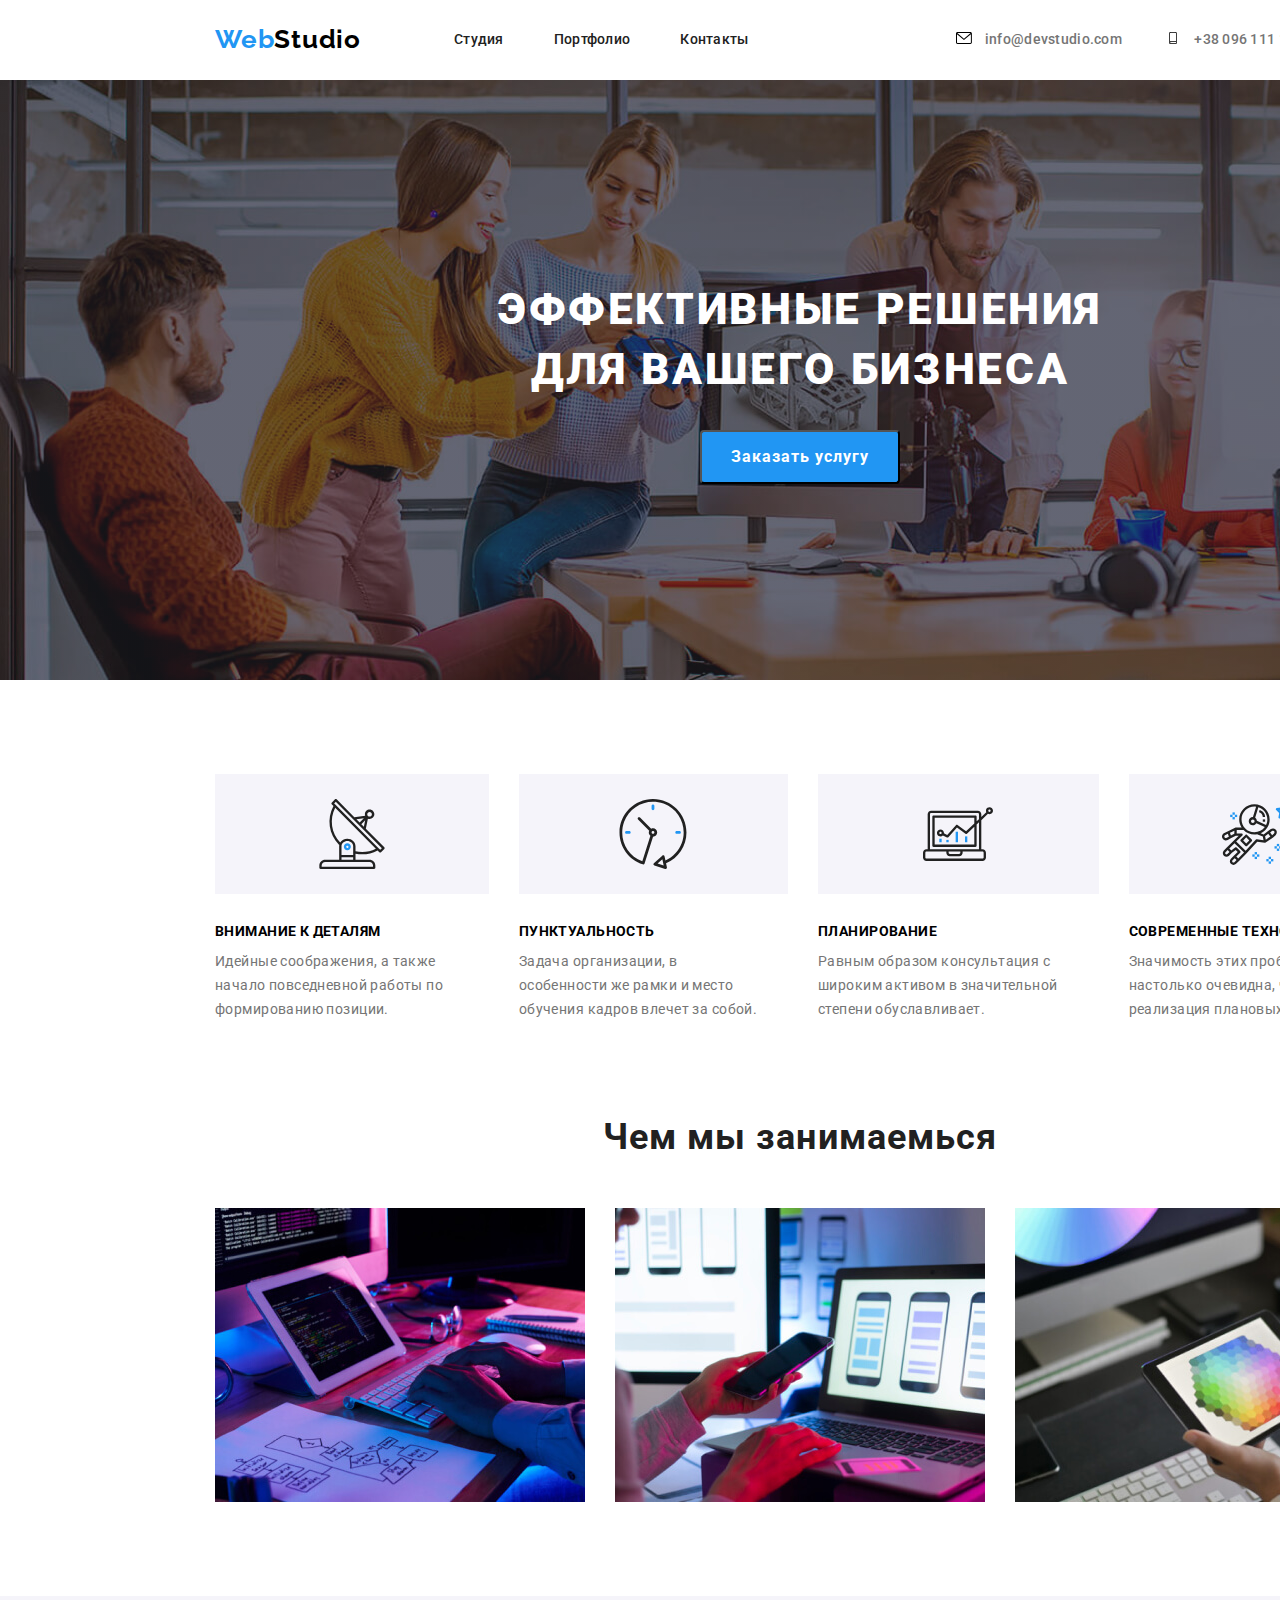
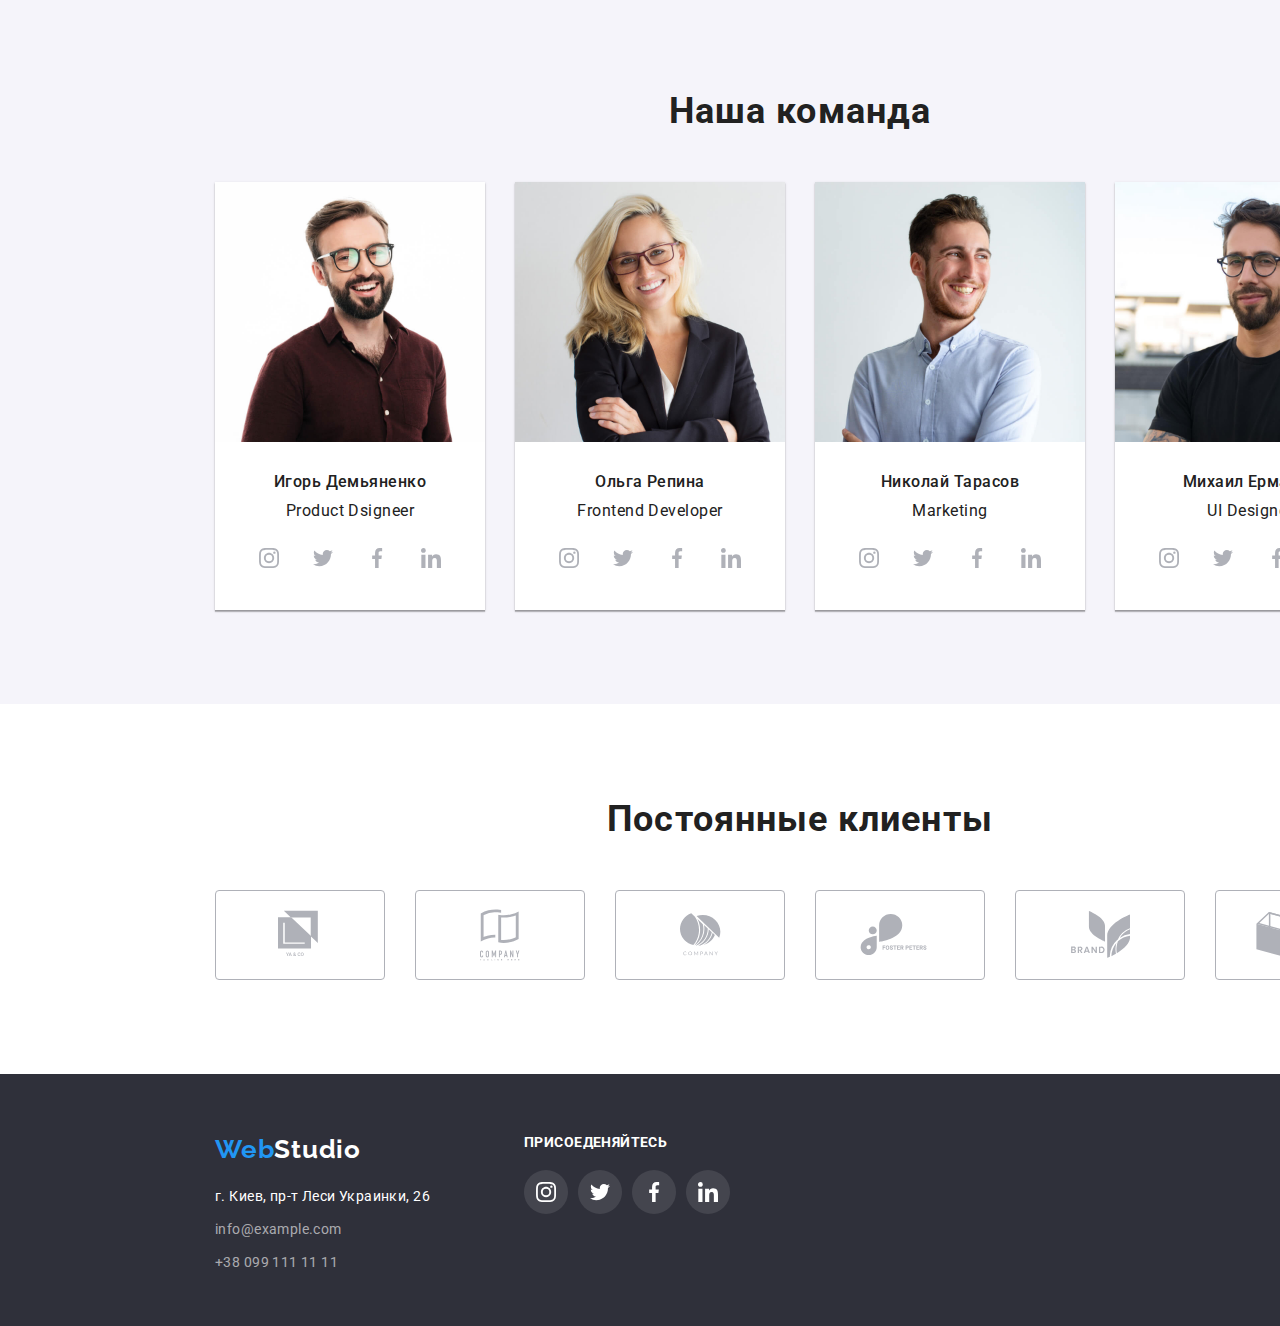
==== index.html @ 0c6b7dad "Add files via upload" ====
<!DOCTYPE html>
<html lang="ru">
  <head>
    <meta charset="UTF-8" />
    <meta name="viewport" content="width=device-width, initial-scale=1.0" />
    <title>Веб студия</title>
    <link
      rel="stylesheet"
      href="https://cdnjs.cloudflare.com/ajax/libs/modern-normalize/1.0.0/modern-normalize.css"
    />
    <link
      href="https://fonts.googleapis.com/css2?family=Raleway:wght@700&family=Roboto:wght@400;500;700&display=swap"
      rel="stylesheet"
    />
    <link rel="stylesheet" href="./css/styles.css" />
  </head>
  <body>
    <!-- header -->
    <header class="header">
      <div class="container">
        <nav class="navigation">
          <a
            class="logo-navigation-list-link link"
            href="./index.html"
            aria-label="логотип веб студия"
            >Web<span class="logo-color">Studio</span></a
          >
          <ul class="navigation-list list">
            <li class="navigation-list-item">
              <a class="navigation-list-link link" href="./index.html"
                >Студия</a
              >
            </li>
            <li class="navigation-list-item">
              <a class="navigation-list-link link" href="./portfolio.html"
                >Портфолио</a
              >
            </li>
            <li class="navigation-list-item">
              <a class="navigation-list-link link" href="">Контакты</a>
            </li>
          </ul>
        </nav>
        <address class="adress">
          <ul class="list">
            <li class="header-link-item">
              <a class="header-link link" href="mailto:info@devstudio.com"
                ><svg class="header-link-svg">
                  <use href="./images/sprite.svg#icon-envelope"></use>
                </svg>
                info@devstudio.com
              </a>
            </li>
            <li class="header-tel-link-item">
              <a class="header-tel-link link" href="tel:+380961111111"
                ><svg class="header-tel-link-svg">
                  <use href="./images/sprite.svg#icon-smartphone"></use>
                </svg>
                +38 096 111 11 11
              </a>
            </li>
          </ul>
        </address>
      </div>
    </header>
    <main>
      <!--Hero-->
      <section class="hero">
        <div class="container">
          <h1 class="hero-title">
            Эффективные решения <br />
            для вашего бизнеса
          </h1>
          <button class="modal-btn" type="button">Заказать услугу</button>
        </div>
      </section>
      <!-- qualitys -->
      <section class="qualitys">
        <!-- <h2 hidden>qualitys</h2> -->
        <div class="container">
          <ul class="qualitys-list list">
            <li class="qualitys-list-item icon-antenna">
              <h3 class="subtitly-qualitys">Внимание к деталям</h3>
              <p class="description">
                Идейные соображения, а также начало повседневной работы по
                формированию позиции.
              </p>
            </li>
            <li class="qualitys-list-item icon-clock">
              <h3 class="subtitly-qualitys">Пунктуальность</h3>
              <p class="description">
                Задача организации, в особенности же рамки и место обучения
                кадров влечет за собой.
              </p>
            </li>
            <li class="qualitys-list-item icon-diagram">
              <h3 class="subtitly-qualitys">Планирование</h3>
              <p class="description">
                Равным образом консультация с широким активом в значительной
                степени обуславливает.
              </p>
            </li>
            <li class="qualitys-list-item icon-astronaut">
              <h3 class="subtitly-qualitys">Современные технологии</h3>
              <p class="description">
                Значимость этих проблем настолько очевидна, что реализация
                плановых заданий..
              </p>
            </li>
          </ul>
        </div>
      </section>
      <!--Чем мы занимаемься-->
      <section class="about">
        <h2 class="second-title">Чем мы занимаемься</h2>
        <div class="container">
          <ul class="about-list list">
            <li class="about-list-item">
              <img
                src="./images/Чем-мы-занимаемся/img1.jpg"
                alt="руки на клавиатуре"
                width="370"
                height="294"
              />
            </li>
            <li class="about-list-item">
              <img
                src="./images/Чем-мы-занимаемся/img2.jpg"
                alt="телефон в руке"
                width="370"
                height="294"
              />
            </li>
            <li class="about-list-item">
              <img
                src="./images/Чем-мы-занимаемся/img3.jpg"
                alt="планшет в руке"
                width="370"
                height="294"
              />
            </li>
          </ul>
        </div>
      </section>
      <!--our command-->
      <section class="command">
        <h2 class="title-our-command">Наша команда</h2>
        <div class="container">
          <ul class="names-list list">
            <li class="names-list-item">
              <img
                src="./images/Наша-команда/igor.jpg"
                alt="игорь"
                width="270"
                height="260"
              />
              <h3 class="name">Игорь Демьяненко</h3>
              <p lang="en" class="position">Product Dsigneer</p>
              <ul class="social-list list">
                <li class="social-list-item">
                  <a class="social-list-link" href="">
                    <svg class="social-list-svg">
                      <use href="./images/sprite.svg#icon-instagram"></use>
                    </svg>
                  </a>
                </li>
                <li class="social-list-item">
                  <a class="social-list-link" href="">
                    <svg class="social-list-svg">
                      <use href="./images/sprite.svg#icon-twitter"></use>
                    </svg>
                  </a>
                </li>
                <li class="social-list-item">
                  <a class="social-list-link" href="">
                    <svg class="social-list-svg">
                      <use href="./images/sprite.svg#icon-facebook"></use>
                    </svg>
                  </a>
                </li>
                <li class="social-list-item">
                  <a class="social-list-link" href="">
                    <svg class="social-list-svg">
                      <use href="./images/sprite.svg#icon-linkedin"></use>
                    </svg>
                  </a>
                </li>
              </ul>
            </li>
            <li class="names-list-item">
              <img
                src="./images/Наша-команда/olga.jpg"
                alt="ольга"
                width="270"
                height="260"
              />
              <h3 class="name">Ольга Репина</h3>
              <p lang="en" class="position">Frontend Developer</p>
              <ul class="social-list list">
                <li class="social-list-item">
                  <a class="social-list-link" href="">
                    <svg class="social-list-svg">
                      <use href="./images/sprite.svg#icon-instagram"></use>
                    </svg>
                  </a>
                </li>
                <li class="social-list-item">
                  <a class="social-list-link" href="">
                    <svg class="social-list-svg">
                      <use href="./images/sprite.svg#icon-twitter"></use>
                    </svg>
                  </a>
                </li>
                <li class="social-list-item">
                  <a class="social-list-link" href="">
                    <svg class="social-list-svg">
                      <use href="./images/sprite.svg#icon-facebook"></use>
                    </svg>
                  </a>
                </li>
                <li class="social-list-item">
                  <a class="social-list-link" href="">
                    <svg class="social-list-svg">
                      <use href="./images/sprite.svg#icon-linkedin"></use>
                    </svg>
                  </a>
                </li>
              </ul>
            </li>
            <li class="names-list-item">
              <img
                src="./images/Наша-команда/nicolay.jpg"
                alt="николай"
                width="270"
                height="260"
              />
              <h3 class="name">Николай Тарасов</h3>
              <p lang="en" class="position">Marketing</p>
              <ul class="social-list list">
                <li class="social-list-item">
                  <a class="social-list-link" href="">
                    <svg class="social-list-svg">
                      <use href="./images/sprite.svg#icon-instagram"></use>
                    </svg>
                  </a>
                </li>
                <li class="social-list-item">
                  <a class="social-list-link" href="">
                    <svg class="social-list-svg">
                      <use href="./images/sprite.svg#icon-twitter"></use>
                    </svg>
                  </a>
                </li>
                <li class="social-list-item">
                  <a class="social-list-link" href="">
                    <svg class="social-list-svg">
                      <use href="./images/sprite.svg#icon-facebook"></use>
                    </svg>
                  </a>
                </li>
                <li class="social-list-item">
                  <a class="social-list-link" href="">
                    <svg class="social-list-svg">
                      <use href="./images/sprite.svg#icon-linkedin"></use>
                    </svg>
                  </a>
                </li>
              </ul>
            </li>
            <li class="names-list-item">
              <img
                src="./images/Наша-команда/mihail.jpg"
                alt="михаил"
                width="270"
                height="260"
              />
              <h3 class="name">Михаил Ермаков</h3>
              <p lang="en" class="position">UI Designer</p>
              <ul class="social-list list">
                <li class="social-list-item">
                  <a class="social-list-link" href="">
                    <svg class="social-list-svg">
                      <use href="./images/sprite.svg#icon-instagram"></use>
                    </svg>
                  </a>
                </li>
                <li class="social-list-item">
                  <a class="social-list-link" href="">
                    <svg class="social-list-svg">
                      <use href="./images/sprite.svg#icon-twitter"></use>
                    </svg>
                  </a>
                </li>
                <li class="social-list-item">
                  <a class="social-list-link" href="">
                    <svg class="social-list-svg">
                      <use href="./images/sprite.svg#icon-facebook"></use>
                    </svg>
                  </a>
                </li>
                <li class="social-list-item">
                  <a class="social-list-link" href="">
                    <svg class="social-list-svg">
                      <use href="./images/sprite.svg#icon-linkedin"></use>
                    </svg>
                  </a>
                </li>
              </ul>
            </li>
          </ul>
        </div>
      </section>
      <!-- =============clients================= -->
      <section class="clients">
        <h2 class="title-clients">Постоянные клиенты</h2>
        <div class="container">
          <ul class="clients-list list">
            <li class="clients-item">
              <a class="clients-link" href="">
                <svg width="44" height="50" class="clients-item-svg">
                  <use href="./images/sprite.svg#icon-logo1"></use>
                </svg>
              </a>
            </li>
            <li class="clients-item">
              <a class="clients-link" href=""
                ><svg
                  width="40"
                  height="52"
                  class="clients-item-svg icon-logo2"
                >
                  <use href="./images/sprite.svg#icon-logo2"></use>
                </svg>
              </a>
            </li>
            <li class="clients-item">
              <a class="clients-link" href=""
                ><svg width="41" height="43" class="clients-item-svg">
                  <use href="./images/sprite.svg#icon-logo3"></use>
                </svg>
              </a>
            </li>
            <li class="clients-item">
              <a class="clients-link" href=""
                ><svg width="80" height="42" class="clients-item-svg">
                  <use href="./images/sprite.svg#icon-logo4"></use>
                </svg>
              </a>
            </li>
            <li class="clients-item">
              <a class="clients-link" href=""
                ><svg width="59" height="47" class="clients-item-svg">
                  <use href="./images/sprite.svg#icon-logo5"></use>
                </svg>
              </a>
            </li>
            <li class="clients-item">
              <a class="clients-link" href=""
                ><svg width="88" height="45" class="clients-item-svg">
                  <use href="./images/sprite.svg#icon-logo6"></use>
                </svg>
              </a>
            </li>
          </ul>
        </div>
      </section>
    </main>
    <!-- footer -->
    <footer class="footer">
      <div class="container">
        <div>
          <address class="adress">
            <a
              class="logo-navigation-list-link link"
              href="./index.html"
              aria-label="логотип веб студия"
              >Web<span class="footer-logo-color">Studio</span>
            </a>
            <ul class="footer-list list">
              <li class="footer-navigation-item">
                <a
                  class="footer-navigation-list-item link"
                  href="https://goo.gl/maps/fQtyzHrdmxsXW1k68"
                  target="_blank"
                  >г. Киев, пр-т Леси Украинки, 26</a
                >
              </li>
              <li class="footer-navigation-item">
                <a
                  class="footer-navigation-list-link link"
                  href="mailto:info@example.com"
                  >info@example.com</a
                >
              </li>
              <li class="footer-navigation-item">
                <a class="footer-tel-link link" href="tel:+380991111111"
                  >+38 099 111 11 11</a
                >
              </li>
            </ul>
          </address>
        </div>

        <div class="social-link">
          <p class="social-link-footer-title">ПРИСОЕДЕНЯЙТЕСЬ</p>
          <ul class="social-link-footer-list list">
            <li class="footer-social-link-item">
              <a class="footer-social-link" href=""
                ><svg class="footer-social-list-svg">
                  <use href="./images/sprite.svg#icon-instagram"></use>
                </svg>
              </a>
            </li>
            <li class="footer-social-link-item">
              <a class="footer-social-link" href="">
                <svg class="footer-social-list-svg">
                  <use href="./images/sprite.svg#icon-twitter"></use>
                </svg>
              </a>
            </li>
            <li class="footer-social-link-item">
              <a class="footer-social-link" href=""
                ><svg class="footer-social-list-svg">
                  <use href="./images/sprite.svg#icon-facebook"></use>
                </svg>
              </a>
            </li>
            <li class="footer-social-link-item">
              <a class="footer-social-link" href=""
                ><svg class="footer-social-list-svg">
                  <use href="./images/sprite.svg#icon-linkedin"></use>
                </svg>
              </a>
            </li>
          </ul>
        </div>
      </div>
    </footer>
  </body>
</html>
---- css/styles.css ----
:root {
  --main-font: "Roboto", sans-serif;
  --secondary-font: "Raleway", sans-serif;
  --title-light-theme-colour: #212121;
  --title-dark-theme-colour: #ffffff;
  --description-theme-colour: #757575;
  --accent-color: #2196f3;
}
*,
*::before,
*::after {
  margin: 0;
  padding: 0;
}
body {
  font-family: var(--main-font);
  font-style: normal;
  width: 1600px;
  margin: auto;
}

.list {
  list-style: none;
}
.link {
  text-decoration: none;
}
.adress {
  font-style: normal;
}
img {
  display: block;
}

.container {
  width: 1200;
  padding: 0 15px;
  margin: 0 auto;
}
.navigation-list-link {
  font-weight: 500;
  font-size: 14px;
  line-height: 1.14;
  letter-spacing: 0.02em;
  color: var(--title-light-theme-colour);
}

.modal-btn {
  background: var(--accent-color);
  font-family: var(--main-font);
  font-style: normal;
  font-weight: bold;
  font-size: 16px;
  line-height: 1.88;
  letter-spacing: 0.06em;
  color: #ffffff;
  padding: 10px;
  width: 200px;
  min-height: 50px;
  border-radius: 4px;
}
.navigation-list-link:hover,
.navigation-list-link:focus,
.header-link:hover,
.header-link:focus {
  color: var(--accent-color);
}

.header-link-svg {
  display: inline-block;
  width: 16px;
  height: 12px;
  margin: auto;
  margin-right: 10px;
  color: var(--description-theme-colour);
}
.header-tel-link-svg {
  display: inline-block;
  width: 16px;
  height: 12px;
  margin-right: 10px;
  margin-bottom: 0;
}

.header-link:hover .header-link-svg,
.header-tel-link:hover .header-tel-link-svg {
  fill: var(--accent-color);
}
.subtitly-qualitys {
  font-weight: 700;
  font-size: 14px;
  line-height: 1.14;
  letter-spacing: 0.03em;
  text-transform: uppercase;
  margin-bottom: 10px;
}
.description {
  font-weight: 400;
  font-size: 14px;
  line-height: 1.71;
  letter-spacing: 0.03em;
  color: var(--description-theme-colour);
  padding-right: 20px;
}
.logo-navigation-list-link {
  font-family: var(--secondary-font);
  font-style: normal;
  font-weight: 700;
  font-size: 26px;
  line-height: 1.19;
  letter-spacing: 0.03em;
  color: var(--accent-color);
  margin-right: 93px;
}
.second-title {
  font-family: var(--main-font);
  font-weight: bold;
  font-size: 36px;
  line-height: 42px;
  letter-spacing: 0.03em;
  color: var(--title-light-theme-colour);
  text-align: center;
  padding-bottom: 50px;
}
.position {
  font-family: var(--main-font);
  font-style: normal;
  font-weight: 400;
  font-size: 16px;
  line-height: 1.19;
  letter-spacing: 0.03em;
  color: var(--title-light-theme-colour);
  text-align: center;
  margin-bottom: 16px;
}
.name {
  font-family: var(--main-font);
  font-weight: 500;
  font-size: 16px;
  line-height: 1.19;
  letter-spacing: 0.03em;
  color: var(--title-light-theme-colour);
  margin-top: 30px;
  margin-bottom: 10px;
  text-align: center;
}
.footer-navigation-list-item {
  font-family: var(--main-font);
  font-weight: 400;
  font-size: 14px;
  line-height: 1.71;
  letter-spacing: 0.03em;
  color: #ffffff;
}
.footer-navigation-list-link,
.footer-tel-link {
  font-family: var(--main-font);
  font-weight: 400;
  font-size: 14px;
  line-height: 1.71;
  letter-spacing: 0.03em;
  color: rgba(255, 255, 255, 0.6);
}
.logo-color {
  color: #000000;
}
/* ==================header======================= */

.header {
  padding: 24px 0 25px 0;
}
.header .container {
  display: flex;
  align-items: center;
  width: 1200px;
  padding: 0 15px;
}
.header-link {
  font-weight: 500;
  font-size: 14px;
  line-height: 1.14;
  letter-spacing: 0.02em;
}
.navigation {
  display: flex;
  align-items: center;
}
.navigation-list {
  display: flex;
}
.adress .list {
  display: flex;
}
.navigation-list-item:not(:last-child) {
  margin-right: 50px;
}
.header .adress {
  margin-left: auto;
}
.header-link {
  margin-right: 43px;
  color: var(--description-theme-colour);
}
.header-tel-link:hover {
  color: var(--accent-color);
}
.header-tel-link {
  font-weight: 500;
  font-size: 14px;
  line-height: 1.14;
  letter-spacing: 0.02em;
  color: var(--description-theme-colour);
}

/* ================HERO==================== */

.hero {
  background-color: #2f303a;
  height: 600px;
  background-image: linear-gradient(
      rgba(47, 48, 58, 0.4),
      rgba(47, 48, 58, 0.4)
    ),
    url("../images/hero/bg.jpg");
}
.hero .container {
  text-align: center;
}
.hero-title {
  font-family: var(--main-font);
  font-weight: 900;
  font-size: 44px;
  line-height: 1.36;
  letter-spacing: 0.06em;
  text-transform: uppercase;
  color: #ffffff;
  padding-top: 200px;
  padding-bottom: 30px;
}
/* =================qualitys============= */
.qualitys .container {
  display: flex;
  width: 1200px;
  padding-bottom: 94px;
  padding-top: 94px;
}
.qualitys-list {
  display: flex;
}
.qualitys-list-item:not(:last-child) {
  margin-right: 30px;
}
.qualitys-list-item::before {
  content: "";
  display: block;
  height: 120px;
  background-size: 70px 70px;
  background-repeat: no-repeat;
  background-position: center;
  background-color: #f5f4fa;
  margin-bottom: 30px;
}
.icon-antenna::before {
  background-image: url(../images/qualitys/antenna.svg);
}
.icon-clock::before {
  background-image: url(../images/qualitys/clock.svg);
}
.icon-diagram::before {
  background-image: url(../images/qualitys/diagram.svg);
}
.icon-astronaut::before {
  background-image: url(../images/qualitys/astronaut.svg);
}
/* ==============Чем мы занимаемься========== */
.container .about-list {
  display: flex;
  width: 1200px;
  padding: 0 15px;
  margin: 0 auto;
}
.about-list-item:not(:last-child) {
  margin-right: 30px;
}
.about {
  margin-bottom: 94px;
}

/* ================our command=============== */
.command {
  background-color: #f5f4fa;
  height: 708px;
}

.command .container {
  width: 1200px;
  padding: 0 15px;
  margin: 0 auto;
}
.names-list {
  display: flex;
  margin-bottom: 94px;
}
.names-list-item:not(:last-child) {
  margin-right: 30px;
}
.title-our-command {
  font-family: var(--main-font);
  font-weight: bold;
  font-size: 36px;
  line-height: 42px;
  letter-spacing: 0.03em;
  color: var(--title-light-theme-colour);
  text-align: center;
  padding-top: 94px;
  padding-bottom: 50px;
}
.names-list-item {
  background-color: #fff;
  box-shadow: 0px 1px 3px rgba(0, 0, 0, 0.12), 0px 1px 1px rgba(0, 0, 0, 0.14),
    0px 2px 1px rgba(0, 0, 0, 0.2);
}

.social-list {
  display: flex;
  justify-content: space-between;
  margin-bottom: 30px;
  margin-left: 32px;
  margin-right: 32px;
}
.social-list-link {
  display: flex;
  align-items: center;
  justify-content: center;
  width: 44px;
  height: 44px;
  border-radius: 50%;
}
.social-list-svg {
  width: 20px;
  height: 20px;
  fill: #afb1b8;
}
.social-list-link:hover {
  background-color: var(--accent-color);
}
.social-list-link:hover .social-list-svg {
  fill: var(--title-dark-theme-colour);
}

/* ====================footer================== */

.footer .container {
  display: flex;
  width: 1200px;
  height: 252px;
  padding: 60px 15px;
}
.footer-logo-color {
  color: #ffffff;
}
.footer {
  background-color: #2f303a;
}
.footer-list {
  display: block;
  flex-direction: column;
  margin-bottom: 60px;
}
.footer-navigation-item {
  margin-bottom: 9px;
}
.adress .logo-navigation-list-link {
  display: block;
  margin-bottom: 20px;
}
/* ===================Projects================== */
.projects .container {
  width: 1200px;
  margin-top: 94px;
  margin-bottom: 94px;
}
.navigation-btn {
  display: flex;
  justify-content: center;
}
.navigation-btn-item:not(:last-child) {
  margin-right: 8px;
}
.potfolio-btn {
  font-family: var(--main-font);
  font-weight: 500;
  font-size: 16px;
  line-height: 1.63;
  letter-spacing: 0.03em;
  color: var(--title-light-theme-colour);
  padding: 8px 20px;
}
.potfolio-btn:hover,
.potfolio-btn:focus {
  background-color: var(--accent-color);
  color: #ffffff;
}
.portfolio-title {
  font-family: var(--main-font);
  font-weight: 700;
  font-size: 18px;
  line-height: 2;
  letter-spacing: 0.06em;
  color: var(--title-light-theme-colour);
  margin: 20px 24px 4px 24px;
}
.potfolio-subtitle {
  font-family: var(--main-font);
  font-weight: 400;
  font-size: 16px;
  line-height: 1.86;
  letter-spacing: 0.03em;
  color: var(--description-theme-colour);
  margin: 0px 24px 20px 24px;
}

.projects-item {
  display: flex;
  flex-wrap: wrap;
}
.projects-item .item {
  margin-right: 26px;
  margin-bottom: 30px;
}
.projects-item .item:nth-child(3n) {
  margin-right: 0;
}
.projects-item .item:nth-last-child(-n + 3) {
  margin-bottom: 0;
}
.projects-item .item:nth-child(-n + 3) {
  margin-top: 34px;
}
.item {
  border: 1px solid #eeeeee;
}

.item:hover {
  box-shadow: 0px 1px 1px rgba(0, 0, 0, 0.12), 0px 4px 4px rgba(0, 0, 0, 0.06),
    1px 4px 6px rgba(0, 0, 0, 0.16);
}

/* <!-- =============clients================= --> */

.title-clients {
  font-family: var(--main-font);
  font-weight: bold;
  font-size: 36px;
  line-height: 42px;
  letter-spacing: 0.03em;
  color: var(--title-light-theme-colour);
  text-align: center;
  margin-top: 94px;
  /* padding-top: 94px; */
  padding-bottom: 50px;
}
.clients .container {
  margin-bottom: 94px;
  width: 1200px;
}
.clients-list {
  display: flex;
}
.clients-item:not(:last-child) {
  margin-right: 30px;
}

.clients-link:hover {
  fill: var(--accent-color);
  border-color: var(--accent-color);
}

.clients-link {
  display: flex;
  justify-content: center;
  align-items: center;
  width: 170px;
  height: 90px;
  border: 1px solid #afb1b8;
  border-radius: 4px;
  fill: #afb1b8;
}
/* <!-- =============clients end================= --> */
.footer .container {
  display: flex;
}

.adress {
  margin-right: 70px;
}
.social-link-footer-title {
  font-family: var(--main-font);
  font-style: normal;
  font-weight: 700;
  font-size: 14px;
  line-height: 16px;
  letter-spacing: 0.03em;
  color: #ffffff;
}
.social-link-footer-list {
  display: flex;
}
.footer-social-link-item {
  display: flex;
  justify-content: center;
  align-items: center;
  width: 44px;
  height: 44px;
  background-color: #fff;
  border-radius: 50%;
  margin-top: 20px;
  background: rgba(255, 255, 255, 0.1);
}
.footer-social-link-item:not(:last-child) {
  margin-right: 10px;
}
.footer-social-list-svg {
  width: 20px;
  height: 20px;
  fill: var(--title-dark-theme-colour);
}
.footer-social-link {
  display: flex;
}
.footer-social-link-item:hover {
  background-color: var(--accent-color);
}
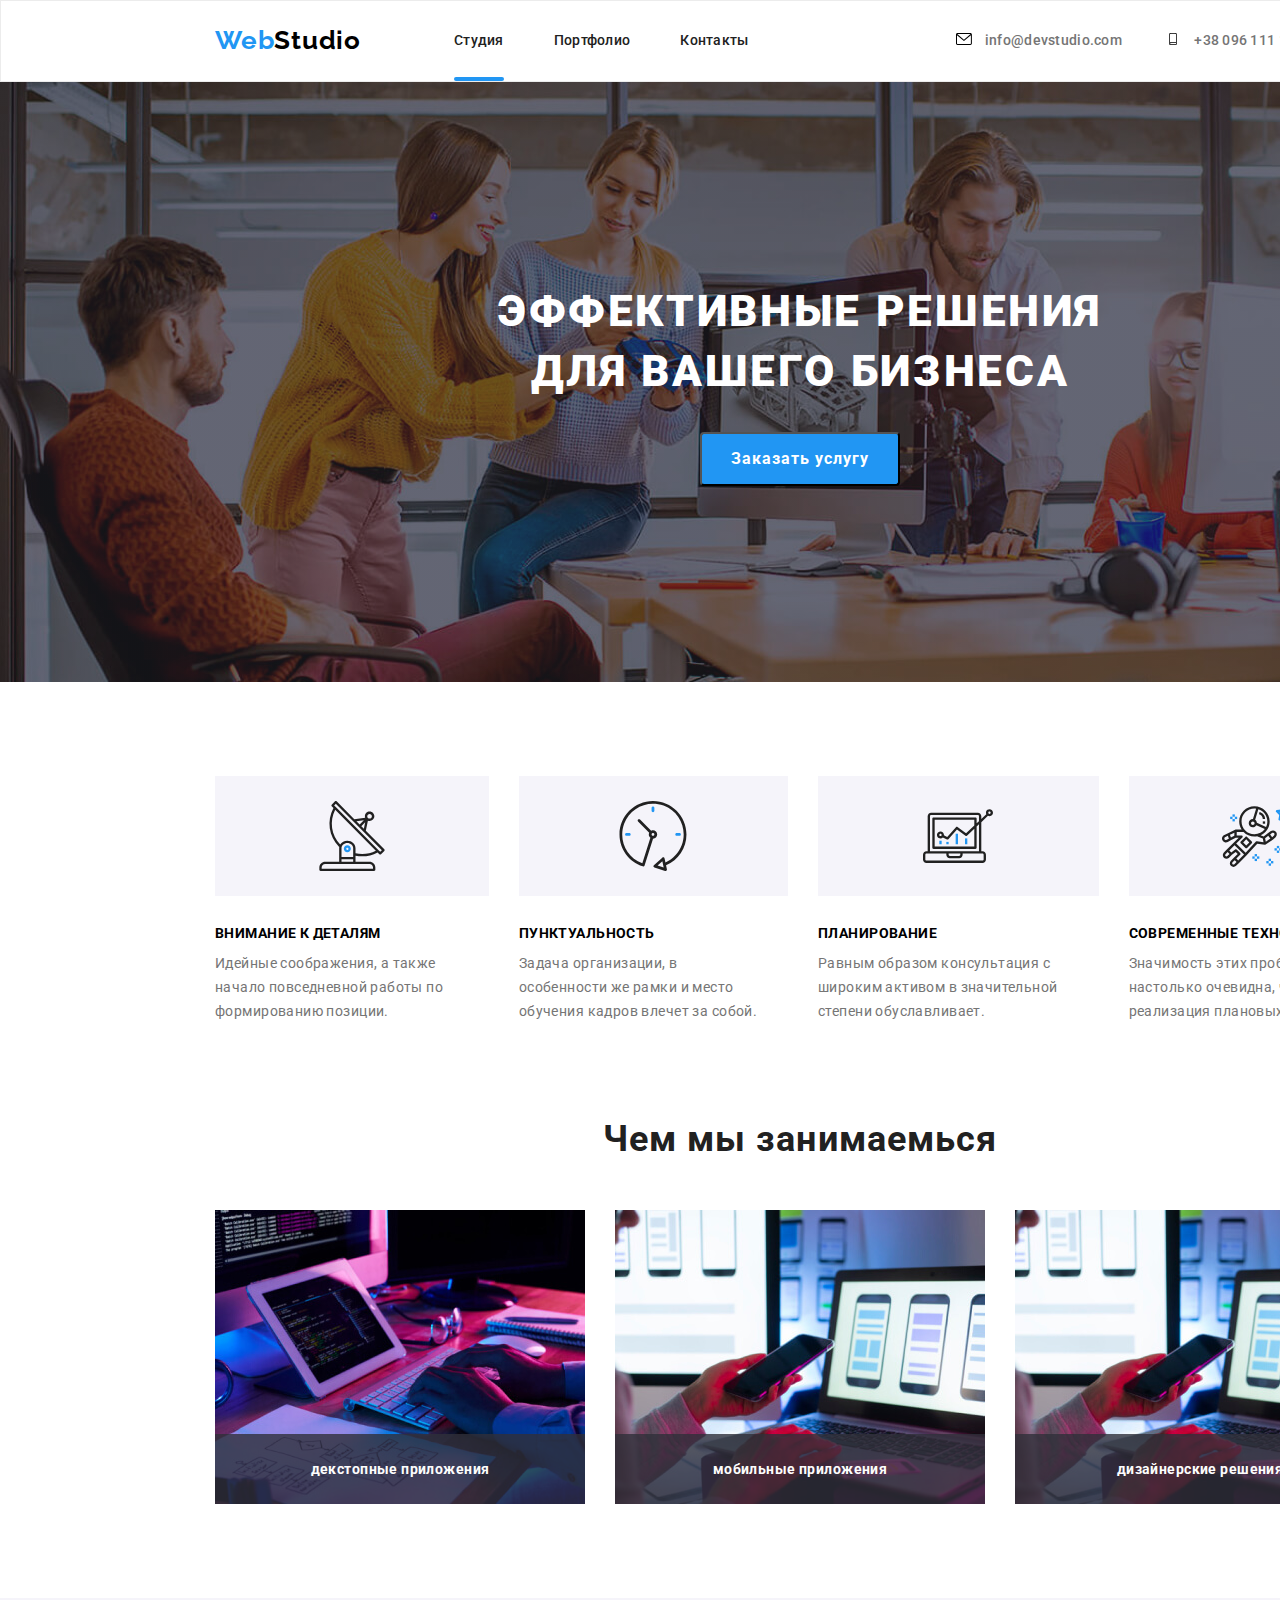
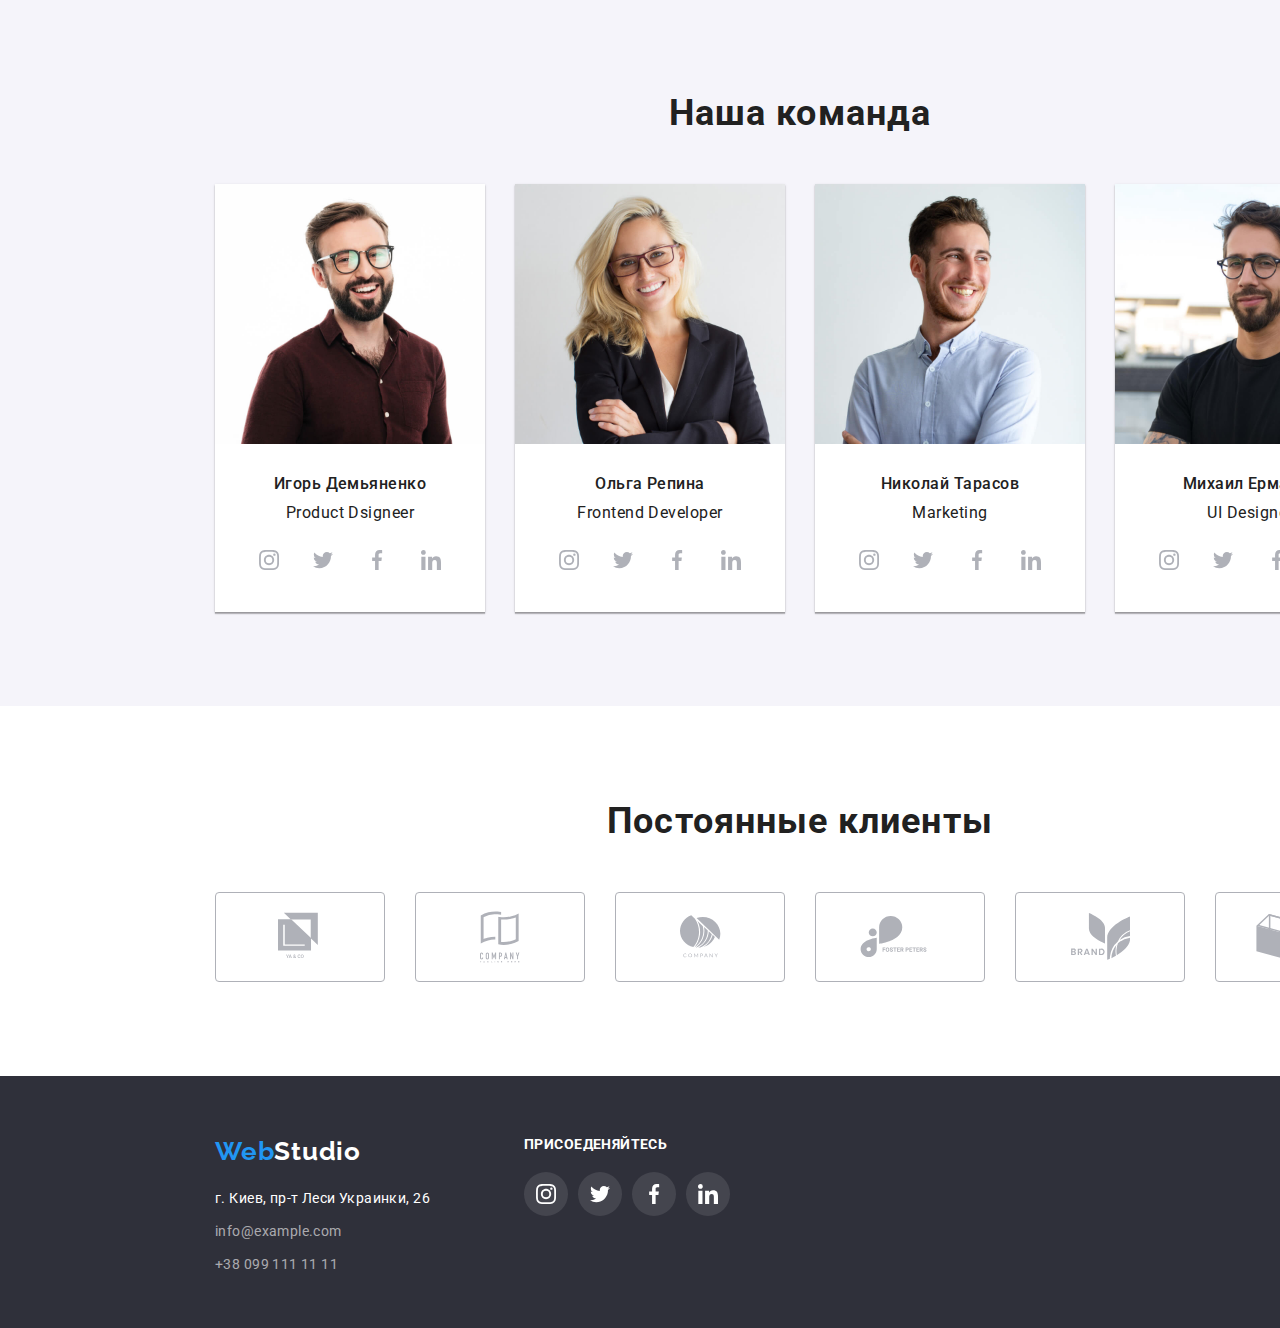
==== commit 3e9bc45c: "подчёркивание текущей ссылки и текст спозиционирован поверх изображения" ====
--- a/index.html
+++ b/index.html
@@ -27,9 +27,12 @@
           >
           <ul class="navigation-list list">
             <li class="navigation-list-item">
-              <a class="navigation-list-link link" href="./index.html"
-                >Студия</a
-              >
+              <div class="item-underline">
+                <a class="navigation-list-link link" href="./index.html"
+                  >Студия</a
+                >
+                <div class="underline"></div>
+              </div>
             </li>
             <li class="navigation-list-item">
               <a class="navigation-list-link link" href="./portfolio.html"
@@ -116,28 +119,37 @@
         <div class="container">
           <ul class="about-list list">
             <li class="about-list-item">
-              <img
-                src="./images/Чем-мы-занимаемся/img1.jpg"
-                alt="руки на клавиатуре"
-                width="370"
-                height="294"
-              />
+              <div class="container-img">
+                <img
+                  src="./images/Чем-мы-занимаемся/img1.jpg"
+                  alt="руки на клавиатуре"
+                  width="370"
+                  height="294"
+                />
+                <p class="about-subtitle">декстопные приложения</p>
+              </div>
             </li>
             <li class="about-list-item">
-              <img
-                src="./images/Чем-мы-занимаемся/img2.jpg"
-                alt="телефон в руке"
-                width="370"
-                height="294"
-              />
+              <div class="container-img">
+                <img
+                  src="./images/Чем-мы-занимаемся/img2.jpg"
+                  alt="телефон в руке"
+                  width="370"
+                  height="294"
+                />
+                <p class="about-subtitle">мобильные приложения</p>
+              </div>
             </li>
             <li class="about-list-item">
-              <img
-                src="./images/Чем-мы-занимаемся/img3.jpg"
-                alt="планшет в руке"
-                width="370"
-                height="294"
-              />
+              <div class="container-img">
+                <img
+                  src="./images/Чем-мы-занимаемся/img2.jpg"
+                  alt="телефон в руке"
+                  width="370"
+                  height="294"
+                />
+                <p class="about-subtitle">дизайнерские решения</p>
+              </div>
             </li>
           </ul>
         </div>
--- a/css/styles.css
+++ b/css/styles.css
@@ -45,6 +45,21 @@
   color: var(--title-light-theme-colour);
 }
 
+.item-underline {
+  display: block;
+  content: "";
+  position: relative;
+}
+.underline:after {
+  display: block;
+  position: absolute;
+  content: "";
+  width: 100%;
+  height: 4px;
+  background-color: #2196f3;
+  border-radius: 2px;
+  margin-top: 27px;
+}
 .modal-btn {
   background: var(--accent-color);
   font-family: var(--main-font);
@@ -112,6 +127,7 @@
   color: var(--accent-color);
   margin-right: 93px;
 }
+
 .second-title {
   font-family: var(--main-font);
   font-weight: bold;
@@ -168,6 +184,7 @@
 
 .header {
   padding: 24px 0 25px 0;
+  border: 1px solid #ececec;
 }
 .header .container {
   display: flex;
@@ -285,6 +302,25 @@
 .about {
   margin-bottom: 94px;
 }
+.container-img {
+  position: relative;
+}
+.about-subtitle {
+  display: flex;
+  justify-content: center;
+  align-items: center;
+  position: absolute;
+  height: 70px;
+  width: 370px;
+  bottom: 0;
+  background-color: rgba(47, 48, 58, 0.8);
+  color: rgb(253, 253, 253);
+  font-family: Roboto;
+  font-size: 14px;
+  font-weight: 700;
+  line-height: 16px;
+  letter-spacing: 0.03em;
+}
 
 /* ================our command=============== */
 .command {
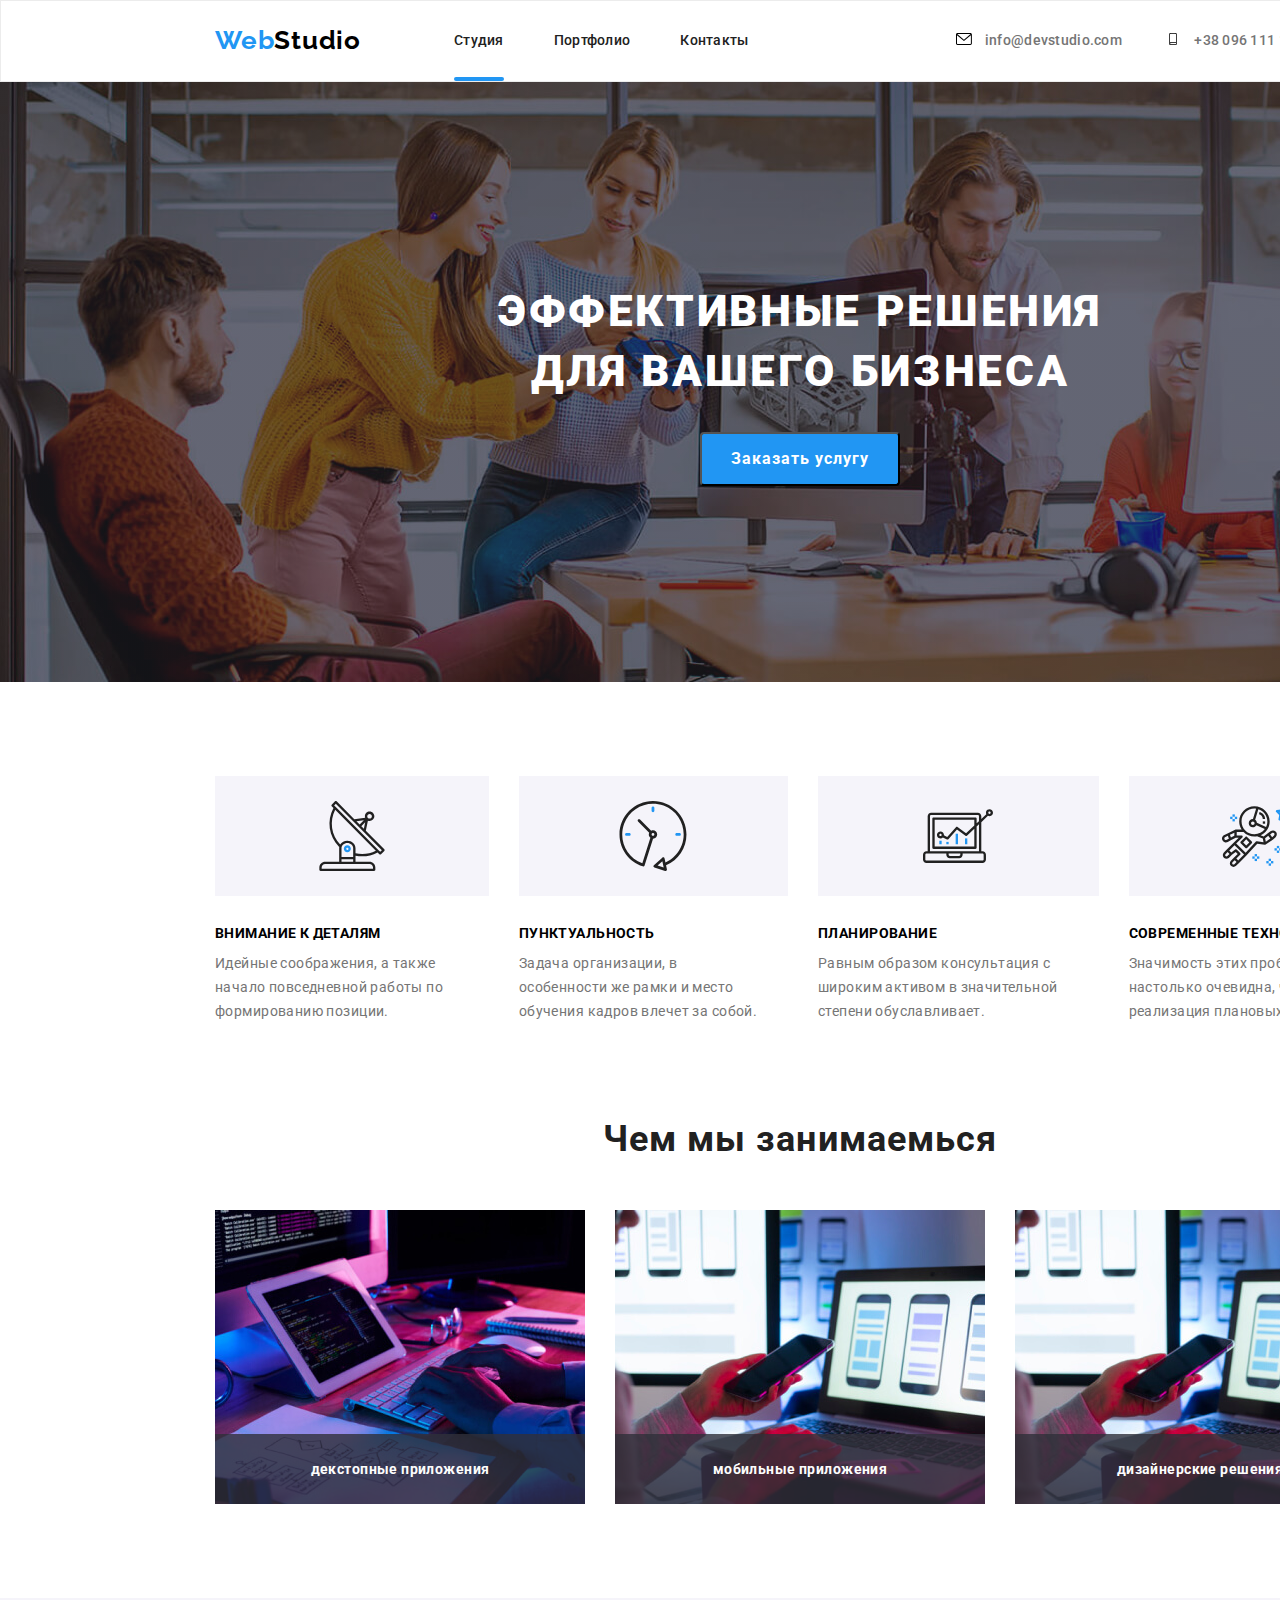
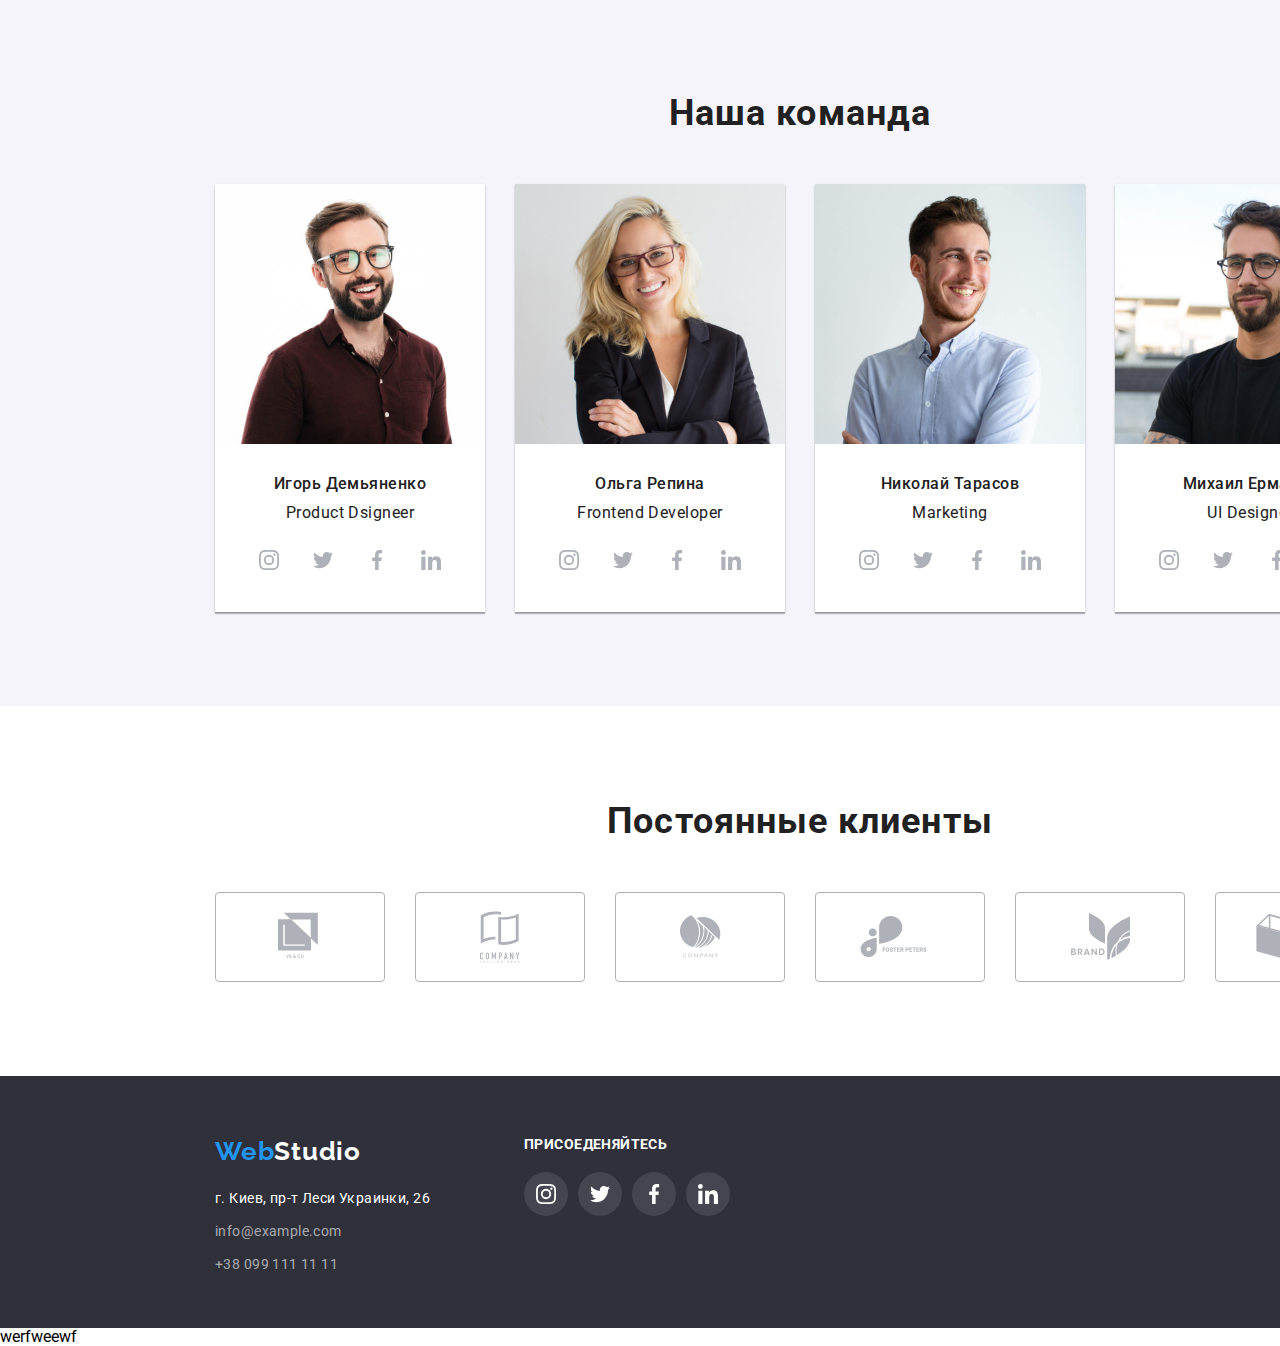
==== commit 5477c3bc: "Update index.html" ====
--- a/index.html
+++ b/index.html
@@ -450,3 +450,4 @@
     </footer>
   </body>
 </html>
+werfweewf
--- a/css/styles.css
+++ b/css/styles.css
@@ -458,6 +458,7 @@
 
 .projects-item {
   display: flex;
+  justify-content: space-between;
   flex-wrap: wrap;
 }
 .projects-item .item {
@@ -476,11 +477,59 @@
 .item {
   border: 1px solid #eeeeee;
 }
-
+.item:hover .overlay {
+  display: flex;
+  opacity: 1;
+  transform: translateY(0%);
+}
 .item:hover {
   box-shadow: 0px 1px 1px rgba(0, 0, 0, 0.12), 0px 4px 4px rgba(0, 0, 0, 0.06),
     1px 4px 6px rgba(0, 0, 0, 0.16);
 }
+
+.overlay {
+  position: absolute;
+  top: 0;
+  left: 0;
+  display: flex;
+  justify-content: center;
+  align-items: end;
+  padding: 62px 24px;
+  width: 100%;
+  height: 100%;
+  background: rgba(33, 150, 243, 0.9);
+  opacity: 0;
+  transform: translateY(100%);
+  transition: 500ms linear;
+}
+
+.overlay-text {
+  display: flex;
+  font-family: Roboto;
+  font-size: 18px;
+  font-style: normal;
+  font-weight: 400;
+  line-height: 28px;
+  letter-spacing: 0.03em;
+  text-align: left;
+  color: #ffffff;
+
+  /* border: 2px solid red; */
+}
+
+.projects-item-img-wrapper {
+  position: relative;
+  overflow: hidden;
+}
+/* .overlay-img {
+  display: block;
+  top: 0;
+  content: "";
+  position: absolute;
+  width: 100%;
+  height: 100%;
+  background-color: rgba(255, 255, 0, 0.5);
+} */
 
 /* <!-- =============clients================= --> */
 
